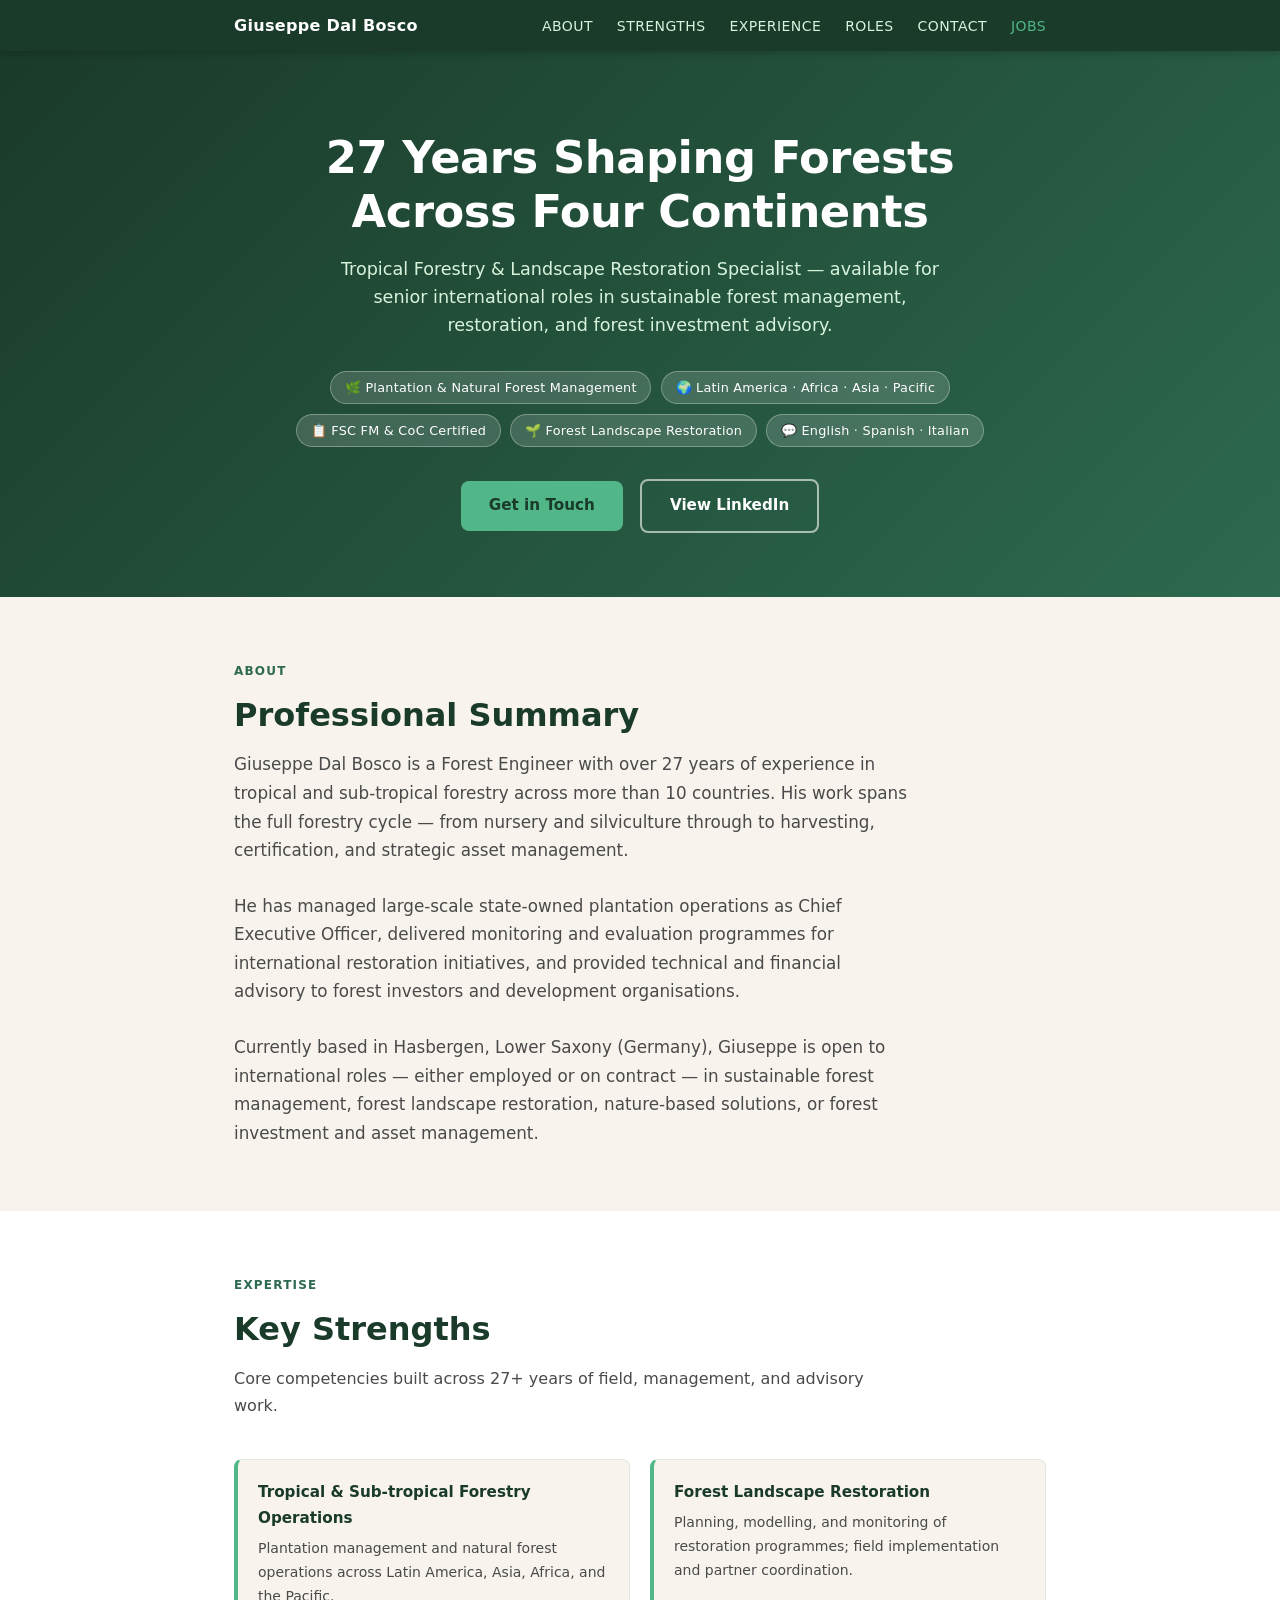
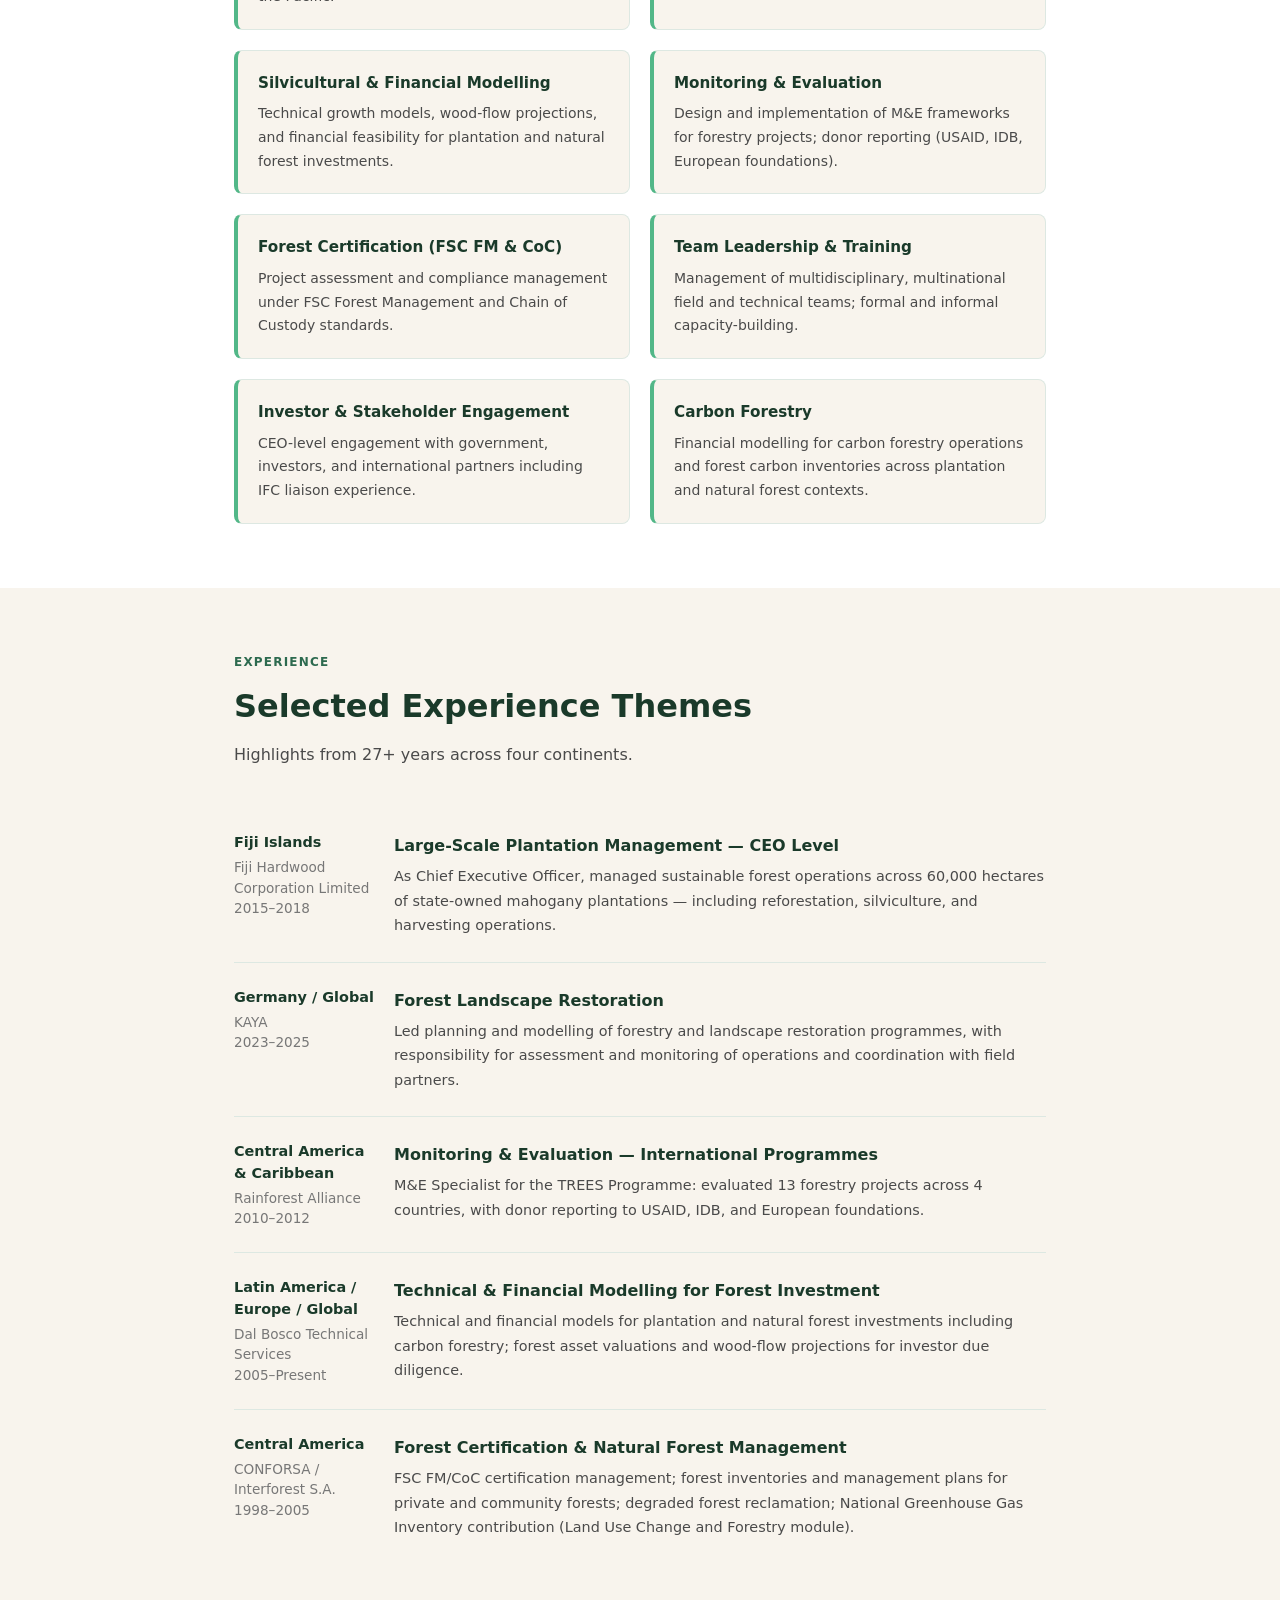
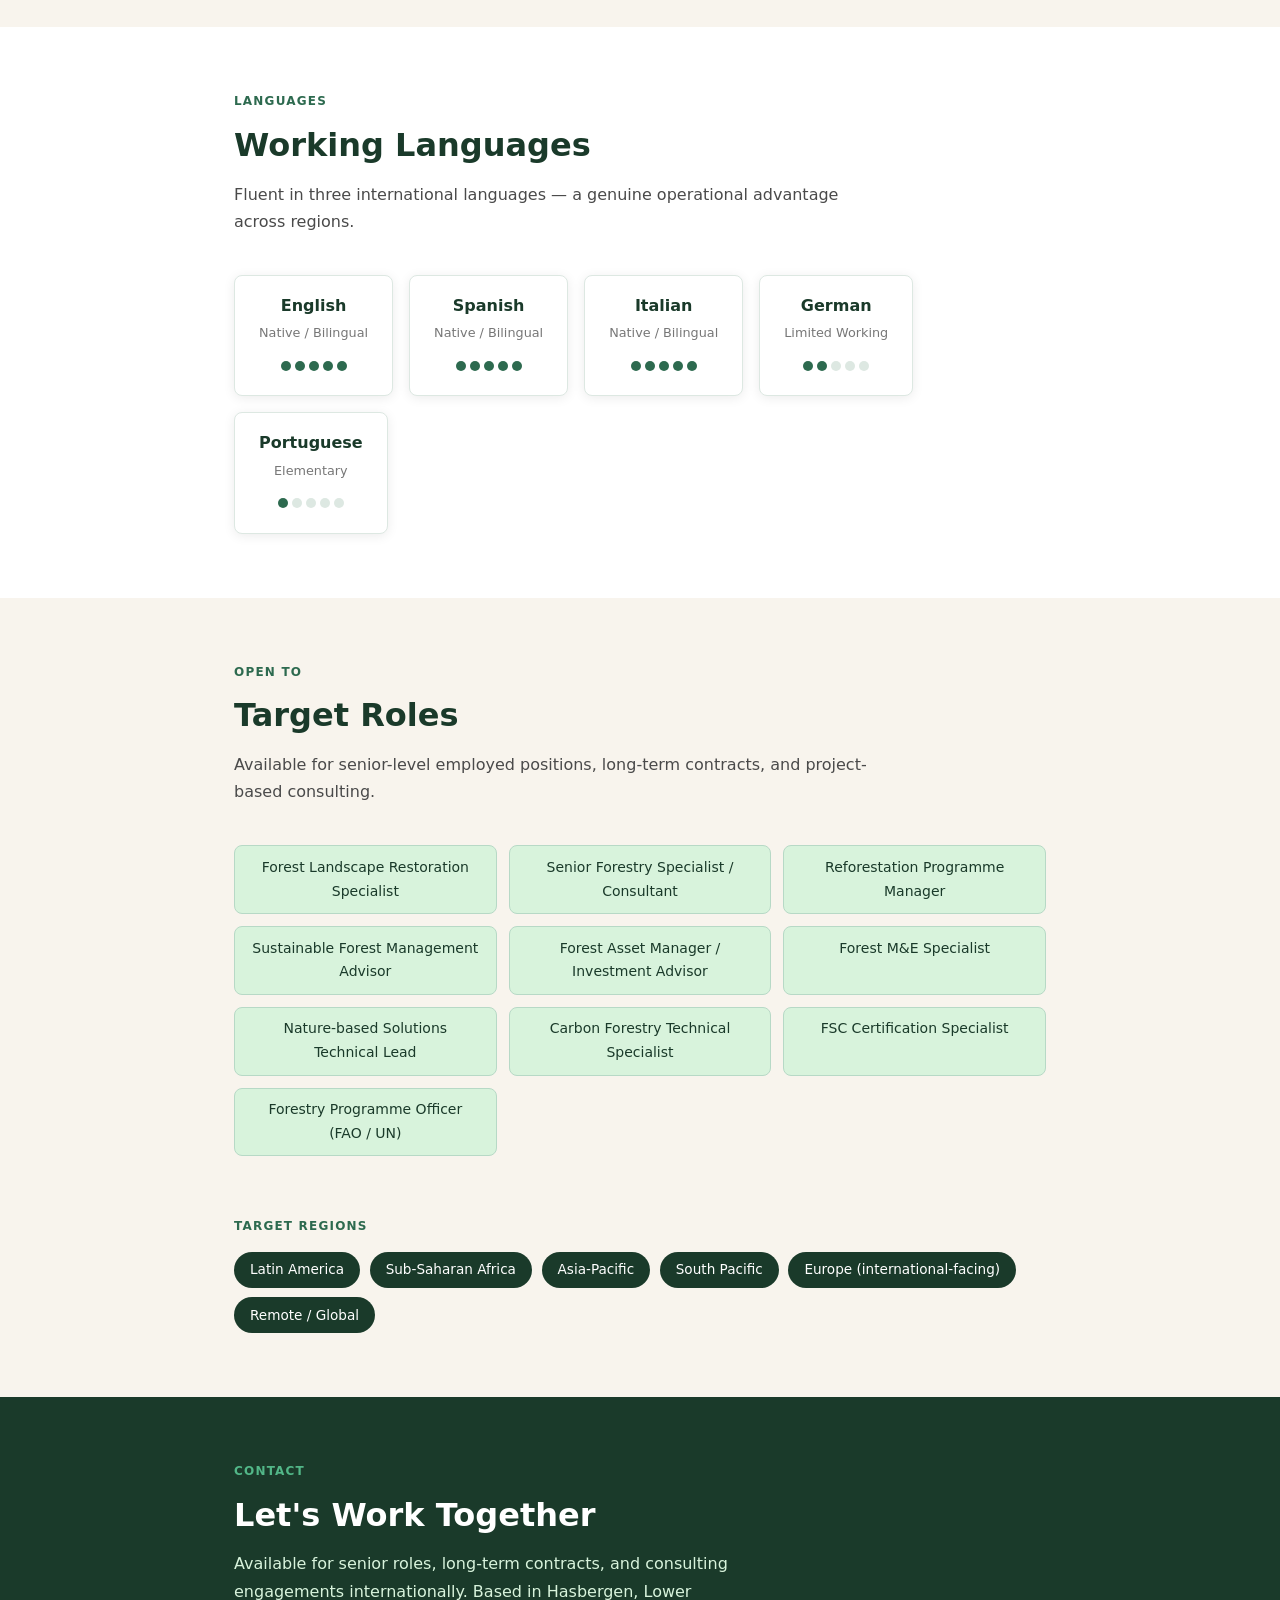
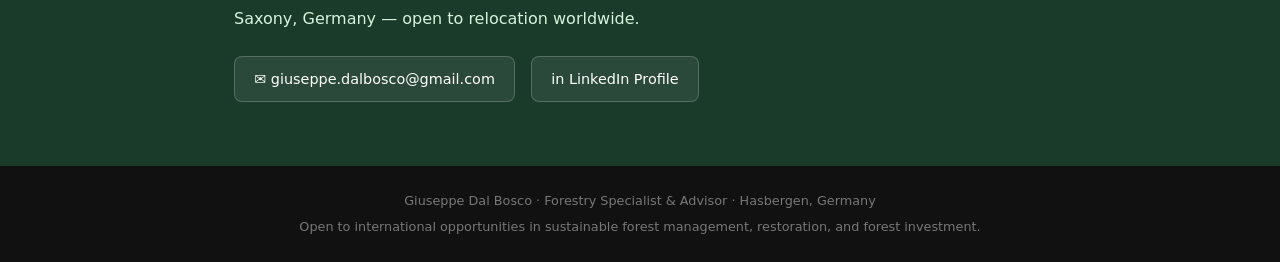
==== index.html @ 794472cb "Initial commit: Giuseppe Dal Bosco profile site and jobs hub Profile site (index.html, style.css) fo" ====
<!DOCTYPE html>
<html lang="en">
<head>
  <meta charset="UTF-8" />
  <meta name="viewport" content="width=device-width, initial-scale=1.0" />
  <title>Giuseppe Dal Bosco — Forestry Specialist &amp; Advisor</title>
  <meta name="description" content="Senior forestry professional with 27+ years in tropical and sub-tropical forestry across Latin America, Asia, Africa, and the South Pacific. Available for international roles in sustainable forest management, restoration, and forest investment." />
  <link rel="stylesheet" href="style.css" />
</head>
<body>

  <!-- ============ Navigation ============ -->
  <nav>
    <div class="container">
      <span class="nav-name">Giuseppe Dal Bosco</span>
      <ul>
        <li><a href="#about">About</a></li>
        <li><a href="#strengths">Strengths</a></li>
        <li><a href="#experience">Experience</a></li>
        <li><a href="#target-roles">Roles</a></li>
        <li><a href="#contact">Contact</a></li>
        <li><a href="jobs.html" style="color:var(--green-light);">Jobs</a></li>
      </ul>
    </div>
  </nav>

  <!-- ============ Hero ============ -->
  <header class="hero">
    <div class="container">
      <h1>27 Years Shaping Forests<br>Across Four Continents</h1>
      <p class="subtitle">
        Tropical Forestry &amp; Landscape Restoration Specialist — available for senior international roles in sustainable forest management, restoration, and forest investment advisory.
      </p>
      <div class="badge-row">
        <span class="badge">🌿 Plantation &amp; Natural Forest Management</span>
        <span class="badge">🌍 Latin America · Africa · Asia · Pacific</span>
        <span class="badge">📋 FSC FM &amp; CoC Certified</span>
        <span class="badge">🌱 Forest Landscape Restoration</span>
        <span class="badge">💬 English · Spanish · Italian</span>
      </div>
      <a href="#contact" class="btn btn-primary">Get in Touch</a>
      <a href="https://www.linkedin.com/in/giuseppe-dalbosco-35815b2a" target="_blank" rel="noopener" class="btn btn-outline">View LinkedIn</a>
    </div>
  </header>

  <!-- ============ About ============ -->
  <section id="about">
    <div class="container">
      <span class="section-label">About</span>
      <h2>Professional Summary</h2>
      <p>
        Giuseppe Dal Bosco is a Forest Engineer with over 27 years of experience in tropical and sub-tropical forestry across more than 10 countries. His work spans the full forestry cycle — from nursery and silviculture through to harvesting, certification, and strategic asset management.
      </p>
      <br>
      <p>
        He has managed large-scale state-owned plantation operations as Chief Executive Officer, delivered monitoring and evaluation programmes for international restoration initiatives, and provided technical and financial advisory to forest investors and development organisations.
      </p>
      <br>
      <p>
        Currently based in Hasbergen, Lower Saxony (Germany), Giuseppe is open to international roles — either employed or on contract — in sustainable forest management, forest landscape restoration, nature-based solutions, or forest investment and asset management.
      </p>
    </div>
  </section>

  <!-- ============ Strengths ============ -->
  <section id="strengths">
    <div class="container">
      <span class="section-label">Expertise</span>
      <h2>Key Strengths</h2>
      <p class="section-intro">Core competencies built across 27+ years of field, management, and advisory work.</p>
      <div class="strengths-grid">

        <div class="strength-card">
          <h3>Tropical &amp; Sub-tropical Forestry Operations</h3>
          <p>Plantation management and natural forest operations across Latin America, Asia, Africa, and the Pacific.</p>
        </div>

        <div class="strength-card">
          <h3>Forest Landscape Restoration</h3>
          <p>Planning, modelling, and monitoring of restoration programmes; field implementation and partner coordination.</p>
        </div>

        <div class="strength-card">
          <h3>Silvicultural &amp; Financial Modelling</h3>
          <p>Technical growth models, wood-flow projections, and financial feasibility for plantation and natural forest investments.</p>
        </div>

        <div class="strength-card">
          <h3>Monitoring &amp; Evaluation</h3>
          <p>Design and implementation of M&amp;E frameworks for forestry projects; donor reporting (USAID, IDB, European foundations).</p>
        </div>

        <div class="strength-card">
          <h3>Forest Certification (FSC FM &amp; CoC)</h3>
          <p>Project assessment and compliance management under FSC Forest Management and Chain of Custody standards.</p>
        </div>

        <div class="strength-card">
          <h3>Team Leadership &amp; Training</h3>
          <p>Management of multidisciplinary, multinational field and technical teams; formal and informal capacity-building.</p>
        </div>

        <div class="strength-card">
          <h3>Investor &amp; Stakeholder Engagement</h3>
          <p>CEO-level engagement with government, investors, and international partners including IFC liaison experience.</p>
        </div>

        <div class="strength-card">
          <h3>Carbon Forestry</h3>
          <p>Financial modelling for carbon forestry operations and forest carbon inventories across plantation and natural forest contexts.</p>
        </div>

      </div>
    </div>
  </section>

  <!-- ============ Experience ============ -->
  <section id="experience">
    <div class="container">
      <span class="section-label">Experience</span>
      <h2>Selected Experience Themes</h2>
      <p class="section-intro">Highlights from 27+ years across four continents.</p>

      <div class="experience-list">

        <div class="exp-item">
          <div class="exp-meta">
            <strong>Fiji Islands</strong>
            Fiji Hardwood Corporation Limited<br>
            2015–2018
          </div>
          <div class="exp-body">
            <h3>Large-Scale Plantation Management — CEO Level</h3>
            <p>As Chief Executive Officer, managed sustainable forest operations across 60,000 hectares of state-owned mahogany plantations — including reforestation, silviculture, and harvesting operations.</p>
          </div>
        </div>

        <div class="exp-item">
          <div class="exp-meta">
            <strong>Germany / Global</strong>
            KAYA<br>
            2023–2025
          </div>
          <div class="exp-body">
            <h3>Forest Landscape Restoration</h3>
            <p>Led planning and modelling of forestry and landscape restoration programmes, with responsibility for assessment and monitoring of operations and coordination with field partners.</p>
          </div>
        </div>

        <div class="exp-item">
          <div class="exp-meta">
            <strong>Central America &amp; Caribbean</strong>
            Rainforest Alliance<br>
            2010–2012
          </div>
          <div class="exp-body">
            <h3>Monitoring &amp; Evaluation — International Programmes</h3>
            <p>M&amp;E Specialist for the TREES Programme: evaluated 13 forestry projects across 4 countries, with donor reporting to USAID, IDB, and European foundations.</p>
          </div>
        </div>

        <div class="exp-item">
          <div class="exp-meta">
            <strong>Latin America / Europe / Global</strong>
            Dal Bosco Technical Services<br>
            2005–Present
          </div>
          <div class="exp-body">
            <h3>Technical &amp; Financial Modelling for Forest Investment</h3>
            <p>Technical and financial models for plantation and natural forest investments including carbon forestry; forest asset valuations and wood-flow projections for investor due diligence.</p>
          </div>
        </div>

        <div class="exp-item">
          <div class="exp-meta">
            <strong>Central America</strong>
            CONFORSA / Interforest S.A.<br>
            1998–2005
          </div>
          <div class="exp-body">
            <h3>Forest Certification &amp; Natural Forest Management</h3>
            <p>FSC FM/CoC certification management; forest inventories and management plans for private and community forests; degraded forest reclamation; National Greenhouse Gas Inventory contribution (Land Use Change and Forestry module).</p>
          </div>
        </div>

      </div>
    </div>
  </section>

  <!-- ============ Languages ============ -->
  <section id="languages">
    <div class="container">
      <span class="section-label">Languages</span>
      <h2>Working Languages</h2>
      <p class="section-intro">Fluent in three international languages — a genuine operational advantage across regions.</p>
      <div class="lang-grid">

        <div class="lang-card">
          <div class="lang-name">English</div>
          <div class="lang-level">Native / Bilingual</div>
          <div class="lang-dots">
            <span class="dot filled"></span><span class="dot filled"></span><span class="dot filled"></span><span class="dot filled"></span><span class="dot filled"></span>
          </div>
        </div>

        <div class="lang-card">
          <div class="lang-name">Spanish</div>
          <div class="lang-level">Native / Bilingual</div>
          <div class="lang-dots">
            <span class="dot filled"></span><span class="dot filled"></span><span class="dot filled"></span><span class="dot filled"></span><span class="dot filled"></span>
          </div>
        </div>

        <div class="lang-card">
          <div class="lang-name">Italian</div>
          <div class="lang-level">Native / Bilingual</div>
          <div class="lang-dots">
            <span class="dot filled"></span><span class="dot filled"></span><span class="dot filled"></span><span class="dot filled"></span><span class="dot filled"></span>
          </div>
        </div>

        <div class="lang-card">
          <div class="lang-name">German</div>
          <div class="lang-level">Limited Working</div>
          <div class="lang-dots">
            <span class="dot filled"></span><span class="dot filled"></span><span class="dot empty"></span><span class="dot empty"></span><span class="dot empty"></span>
          </div>
        </div>

        <div class="lang-card">
          <div class="lang-name">Portuguese</div>
          <div class="lang-level">Elementary</div>
          <div class="lang-dots">
            <span class="dot filled"></span><span class="dot empty"></span><span class="dot empty"></span><span class="dot empty"></span><span class="dot empty"></span>
          </div>
        </div>

      </div>
    </div>
  </section>

  <!-- ============ Target Roles ============ -->
  <section id="target-roles">
    <div class="container">
      <span class="section-label">Open To</span>
      <h2>Target Roles</h2>
      <p class="section-intro">Available for senior-level employed positions, long-term contracts, and project-based consulting.</p>
      <div class="roles-grid">
        <div class="role-tag">Forest Landscape Restoration Specialist</div>
        <div class="role-tag">Senior Forestry Specialist / Consultant</div>
        <div class="role-tag">Reforestation Programme Manager</div>
        <div class="role-tag">Sustainable Forest Management Advisor</div>
        <div class="role-tag">Forest Asset Manager / Investment Advisor</div>
        <div class="role-tag">Forest M&amp;E Specialist</div>
        <div class="role-tag">Nature-based Solutions Technical Lead</div>
        <div class="role-tag">Carbon Forestry Technical Specialist</div>
        <div class="role-tag">FSC Certification Specialist</div>
        <div class="role-tag">Forestry Programme Officer (FAO / UN)</div>
      </div>

      <br>
      <span class="section-label" style="margin-top:2rem;">Target Regions</span>
      <div class="regions-list">
        <span class="region-pill">Latin America</span>
        <span class="region-pill">Sub-Saharan Africa</span>
        <span class="region-pill">Asia-Pacific</span>
        <span class="region-pill">South Pacific</span>
        <span class="region-pill">Europe (international-facing)</span>
        <span class="region-pill">Remote / Global</span>
      </div>
    </div>
  </section>

  <!-- ============ Contact ============ -->
  <section id="contact">
    <div class="container">
      <span class="section-label">Contact</span>
      <h2>Let's Work Together</h2>
      <p>Available for senior roles, long-term contracts, and consulting engagements internationally. Based in Hasbergen, Lower Saxony, Germany — open to relocation worldwide.</p>
      <div class="contact-links">
        <a class="contact-link" href="mailto:giuseppe.dalbosco@gmail.com">
          ✉ giuseppe.dalbosco@gmail.com
        </a>
        <a class="contact-link" href="https://www.linkedin.com/in/giuseppe-dalbosco-35815b2a" target="_blank" rel="noopener">
          in LinkedIn Profile
        </a>
      </div>
    </div>
  </section>

  <!-- ============ Footer ============ -->
  <footer>
    <p>Giuseppe Dal Bosco · Forestry Specialist &amp; Advisor · Hasbergen, Germany</p>
    <p style="margin-top:0.3rem;">Open to international opportunities in sustainable forest management, restoration, and forest investment.</p>
  </footer>

</body>
</html>
---- style.css ----
/* ============================================================
   Giuseppe Dal Bosco — Job Search Portfolio
   style.css
   ============================================================ */

:root {
  --green-dark:   #1a3a2a;
  --green-mid:    #2d6a4f;
  --green-light:  #52b788;
  --green-pale:   #d8f3dc;
  --sand:         #f8f4ed;
  --text-dark:    #1c1c1c;
  --text-mid:     #4a4a4a;
  --text-light:   #777777;
  --white:        #ffffff;
  --border:       #dde8e2;
  --shadow:       0 2px 12px rgba(0,0,0,0.08);
  --radius:       8px;
  --max-width:    860px;
  --font-sans:    'Segoe UI', system-ui, -apple-system, sans-serif;
}

/* ---- Reset ---- */
*, *::before, *::after { box-sizing: border-box; margin: 0; padding: 0; }
html { scroll-behavior: smooth; }
body {
  font-family: var(--font-sans);
  font-size: 16px;
  line-height: 1.7;
  color: var(--text-dark);
  background: var(--sand);
}
a { color: var(--green-mid); text-decoration: none; }
a:hover { color: var(--green-light); text-decoration: underline; }
img { max-width: 100%; display: block; }

/* ---- Layout ---- */
.container {
  max-width: var(--max-width);
  margin: 0 auto;
  padding: 0 1.5rem;
}
section { padding: 4rem 0; }
section:nth-child(even) { background: var(--white); }

/* ---- Navigation ---- */
nav {
  position: sticky;
  top: 0;
  z-index: 100;
  background: var(--green-dark);
  padding: 0.75rem 0;
  box-shadow: 0 2px 8px rgba(0,0,0,0.2);
}
nav .container {
  display: flex;
  justify-content: space-between;
  align-items: center;
}
nav .nav-name {
  color: var(--white);
  font-weight: 700;
  font-size: 1rem;
  letter-spacing: 0.02em;
}
nav ul {
  list-style: none;
  display: flex;
  gap: 1.5rem;
}
nav ul a {
  color: var(--green-pale);
  font-size: 0.875rem;
  font-weight: 500;
  letter-spacing: 0.03em;
  text-transform: uppercase;
}
nav ul a:hover { color: var(--white); text-decoration: none; }

/* ---- Hero ---- */
.hero {
  background: linear-gradient(135deg, var(--green-dark) 0%, var(--green-mid) 100%);
  color: var(--white);
  padding: 5rem 0 4rem;
  text-align: center;
}
.hero h1 {
  font-size: clamp(1.8rem, 4vw, 2.8rem);
  font-weight: 700;
  line-height: 1.2;
  margin-bottom: 1rem;
  letter-spacing: -0.01em;
}
.hero .subtitle {
  font-size: 1.1rem;
  color: var(--green-pale);
  max-width: 600px;
  margin: 0 auto 2rem;
  line-height: 1.6;
}
.hero .badge-row {
  display: flex;
  flex-wrap: wrap;
  justify-content: center;
  gap: 0.6rem;
  margin-bottom: 2rem;
}
.badge {
  background: rgba(255,255,255,0.15);
  border: 1px solid rgba(255,255,255,0.3);
  color: var(--white);
  padding: 0.3rem 0.85rem;
  border-radius: 999px;
  font-size: 0.8rem;
  font-weight: 500;
  letter-spacing: 0.02em;
}
.btn {
  display: inline-block;
  padding: 0.75rem 1.75rem;
  border-radius: var(--radius);
  font-weight: 600;
  font-size: 0.95rem;
  cursor: pointer;
  transition: background 0.2s, transform 0.1s;
}
.btn:active { transform: translateY(1px); }
.btn-primary {
  background: var(--green-light);
  color: var(--green-dark);
  margin-right: 0.75rem;
}
.btn-primary:hover { background: #63d09a; text-decoration: none; color: var(--green-dark); }
.btn-outline {
  background: transparent;
  color: var(--white);
  border: 2px solid rgba(255,255,255,0.6);
}
.btn-outline:hover { border-color: var(--white); text-decoration: none; color: var(--white); }

/* ---- Section headings ---- */
.section-label {
  display: block;
  font-size: 0.75rem;
  font-weight: 700;
  text-transform: uppercase;
  letter-spacing: 0.1em;
  color: var(--green-mid);
  margin-bottom: 0.4rem;
}
h2 {
  font-size: clamp(1.4rem, 3vw, 2rem);
  font-weight: 700;
  color: var(--green-dark);
  margin-bottom: 0.5rem;
}
h3 {
  font-size: 1.1rem;
  font-weight: 600;
  color: var(--green-dark);
  margin-bottom: 0.4rem;
}
.section-intro {
  color: var(--text-mid);
  max-width: 640px;
  margin-bottom: 2.5rem;
}

/* ---- About ---- */
#about p {
  color: var(--text-mid);
  max-width: 680px;
  font-size: 1.05rem;
}

/* ---- Strengths grid ---- */
.strengths-grid {
  display: grid;
  grid-template-columns: repeat(auto-fit, minmax(260px, 1fr));
  gap: 1.25rem;
  margin-top: 1rem;
}
.strength-card {
  background: var(--sand);
  border: 1px solid var(--border);
  border-left: 4px solid var(--green-light);
  padding: 1.25rem;
  border-radius: var(--radius);
}
.strength-card h3 { font-size: 0.95rem; margin-bottom: 0.35rem; }
.strength-card p { font-size: 0.875rem; color: var(--text-mid); }

/* ---- Experience themes ---- */
.experience-list { margin-top: 1rem; }
.exp-item {
  display: grid;
  grid-template-columns: 140px 1fr;
  gap: 1.25rem;
  padding: 1.5rem 0;
  border-bottom: 1px solid var(--border);
  align-items: start;
}
.exp-item:last-child { border-bottom: none; }
.exp-meta { color: var(--text-light); font-size: 0.85rem; line-height: 1.5; }
.exp-meta strong { display: block; color: var(--green-dark); font-size: 0.9rem; margin-bottom: 0.2rem; }
.exp-body h3 { font-size: 1rem; margin-bottom: 0.3rem; }
.exp-body p { font-size: 0.9rem; color: var(--text-mid); }

/* ---- Languages ---- */
.lang-grid {
  display: flex;
  flex-wrap: wrap;
  gap: 1rem;
  margin-top: 1rem;
}
.lang-card {
  background: var(--white);
  border: 1px solid var(--border);
  border-radius: var(--radius);
  padding: 1rem 1.5rem;
  min-width: 150px;
  text-align: center;
  box-shadow: var(--shadow);
}
.lang-card .lang-name { font-weight: 700; font-size: 1rem; color: var(--green-dark); }
.lang-card .lang-level { font-size: 0.8rem; color: var(--text-light); margin-top: 0.2rem; }
.lang-card .lang-dots { margin-top: 0.5rem; }
.dot {
  display: inline-block;
  width: 10px; height: 10px;
  border-radius: 50%;
  margin: 0 2px;
}
.dot.filled { background: var(--green-mid); }
.dot.empty { background: var(--border); }

/* ---- Target roles ---- */
.roles-grid {
  display: grid;
  grid-template-columns: repeat(auto-fit, minmax(200px, 1fr));
  gap: 0.75rem;
  margin-top: 1rem;
}
.role-tag {
  background: var(--green-pale);
  color: var(--green-dark);
  border: 1px solid #b7d9c6;
  padding: 0.6rem 1rem;
  border-radius: var(--radius);
  font-size: 0.875rem;
  font-weight: 500;
  text-align: center;
}

/* ---- Regions ---- */
.regions-list {
  display: flex;
  flex-wrap: wrap;
  gap: 0.6rem;
  margin-top: 1rem;
}
.region-pill {
  background: var(--green-dark);
  color: var(--white);
  padding: 0.4rem 1rem;
  border-radius: 999px;
  font-size: 0.85rem;
  font-weight: 500;
}

/* ---- Contact ---- */
#contact {
  background: var(--green-dark);
  color: var(--white);
}
#contact .section-label { color: var(--green-light); }
#contact h2 { color: var(--white); }
#contact p { color: var(--green-pale); max-width: 520px; }
.contact-links {
  display: flex;
  flex-wrap: wrap;
  gap: 1rem;
  margin-top: 1.5rem;
}
.contact-link {
  display: flex;
  align-items: center;
  gap: 0.5rem;
  background: rgba(255,255,255,0.08);
  border: 1px solid rgba(255,255,255,0.2);
  color: var(--white);
  padding: 0.6rem 1.2rem;
  border-radius: var(--radius);
  font-size: 0.9rem;
  font-weight: 500;
}
.contact-link:hover { background: rgba(255,255,255,0.15); color: var(--white); text-decoration: none; }

/* ---- Footer ---- */
footer {
  background: #111;
  color: var(--text-light);
  text-align: center;
  padding: 1.5rem;
  font-size: 0.8rem;
}

/* ---- Responsive ---- */
@media (max-width: 600px) {
  nav ul { gap: 0.75rem; }
  .exp-item { grid-template-columns: 1fr; }
  .exp-meta { margin-bottom: 0.25rem; }
  .hero { padding: 3.5rem 0 3rem; }
}
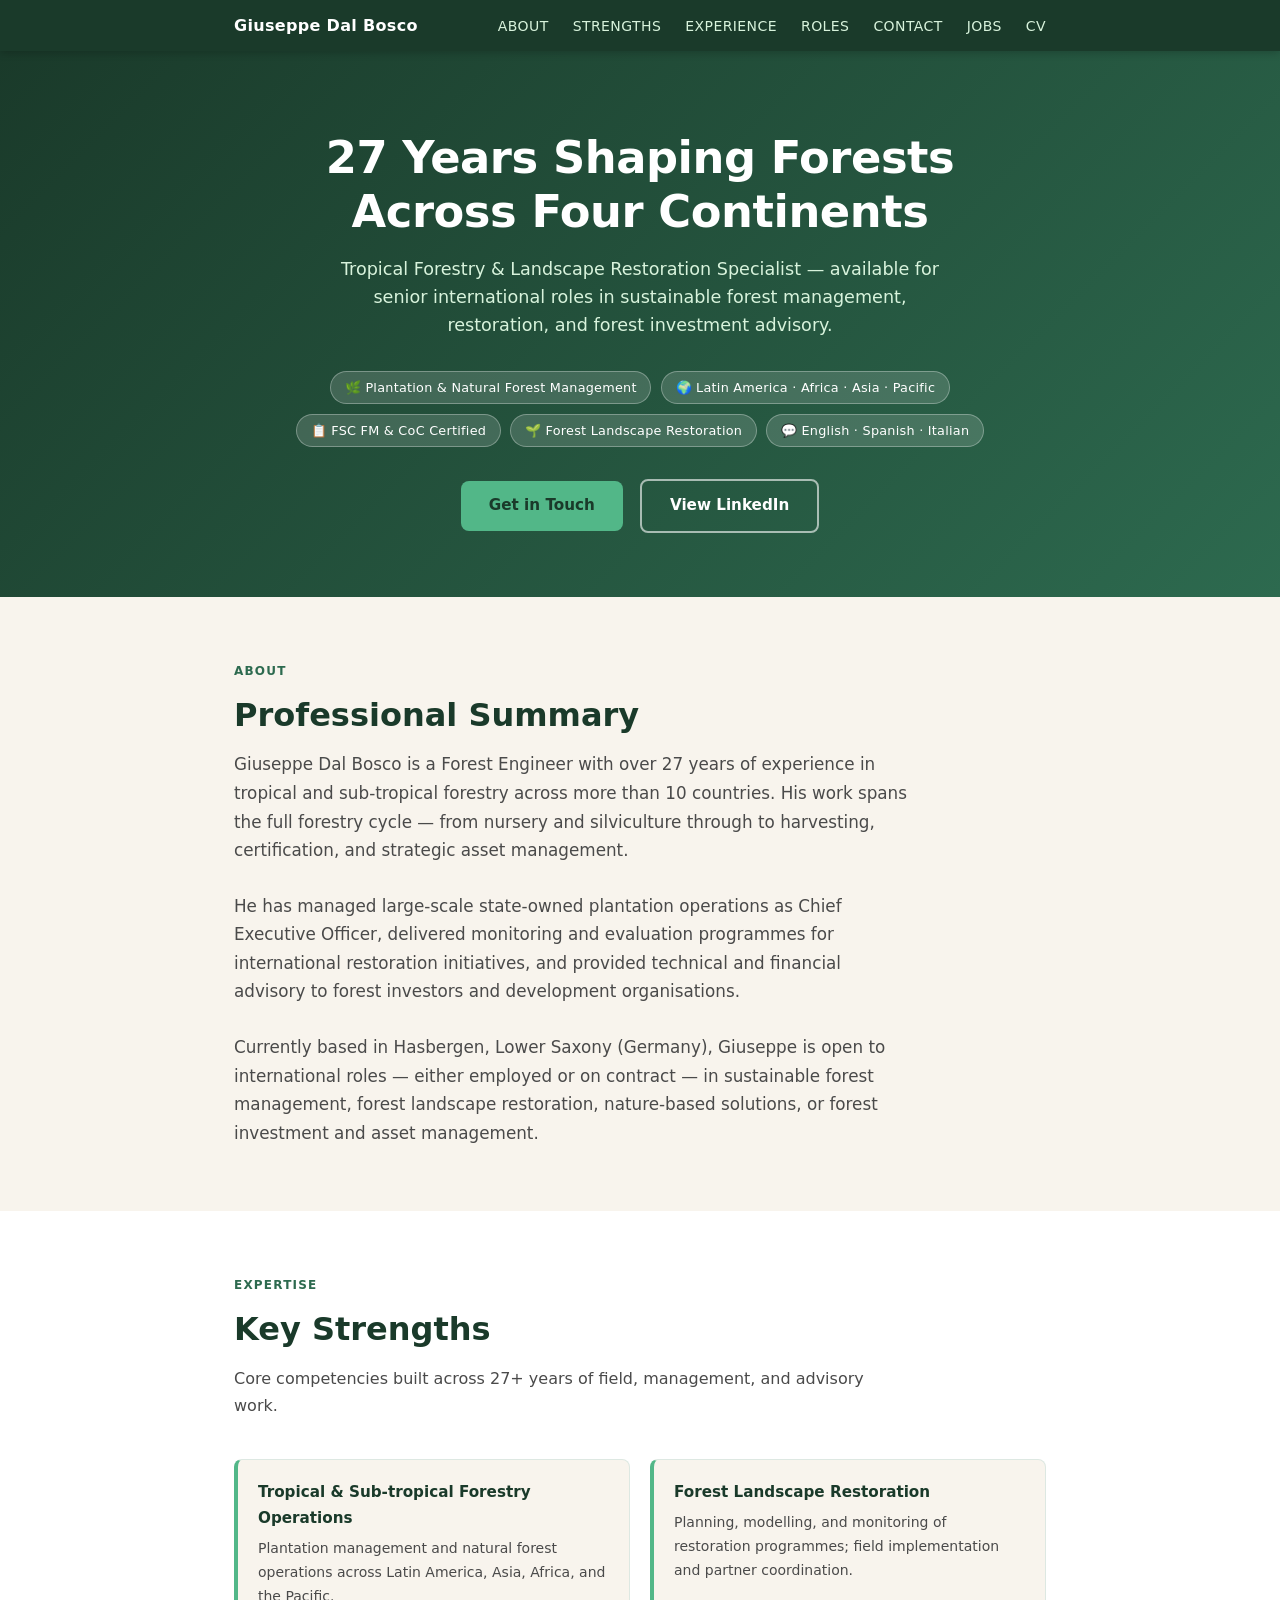
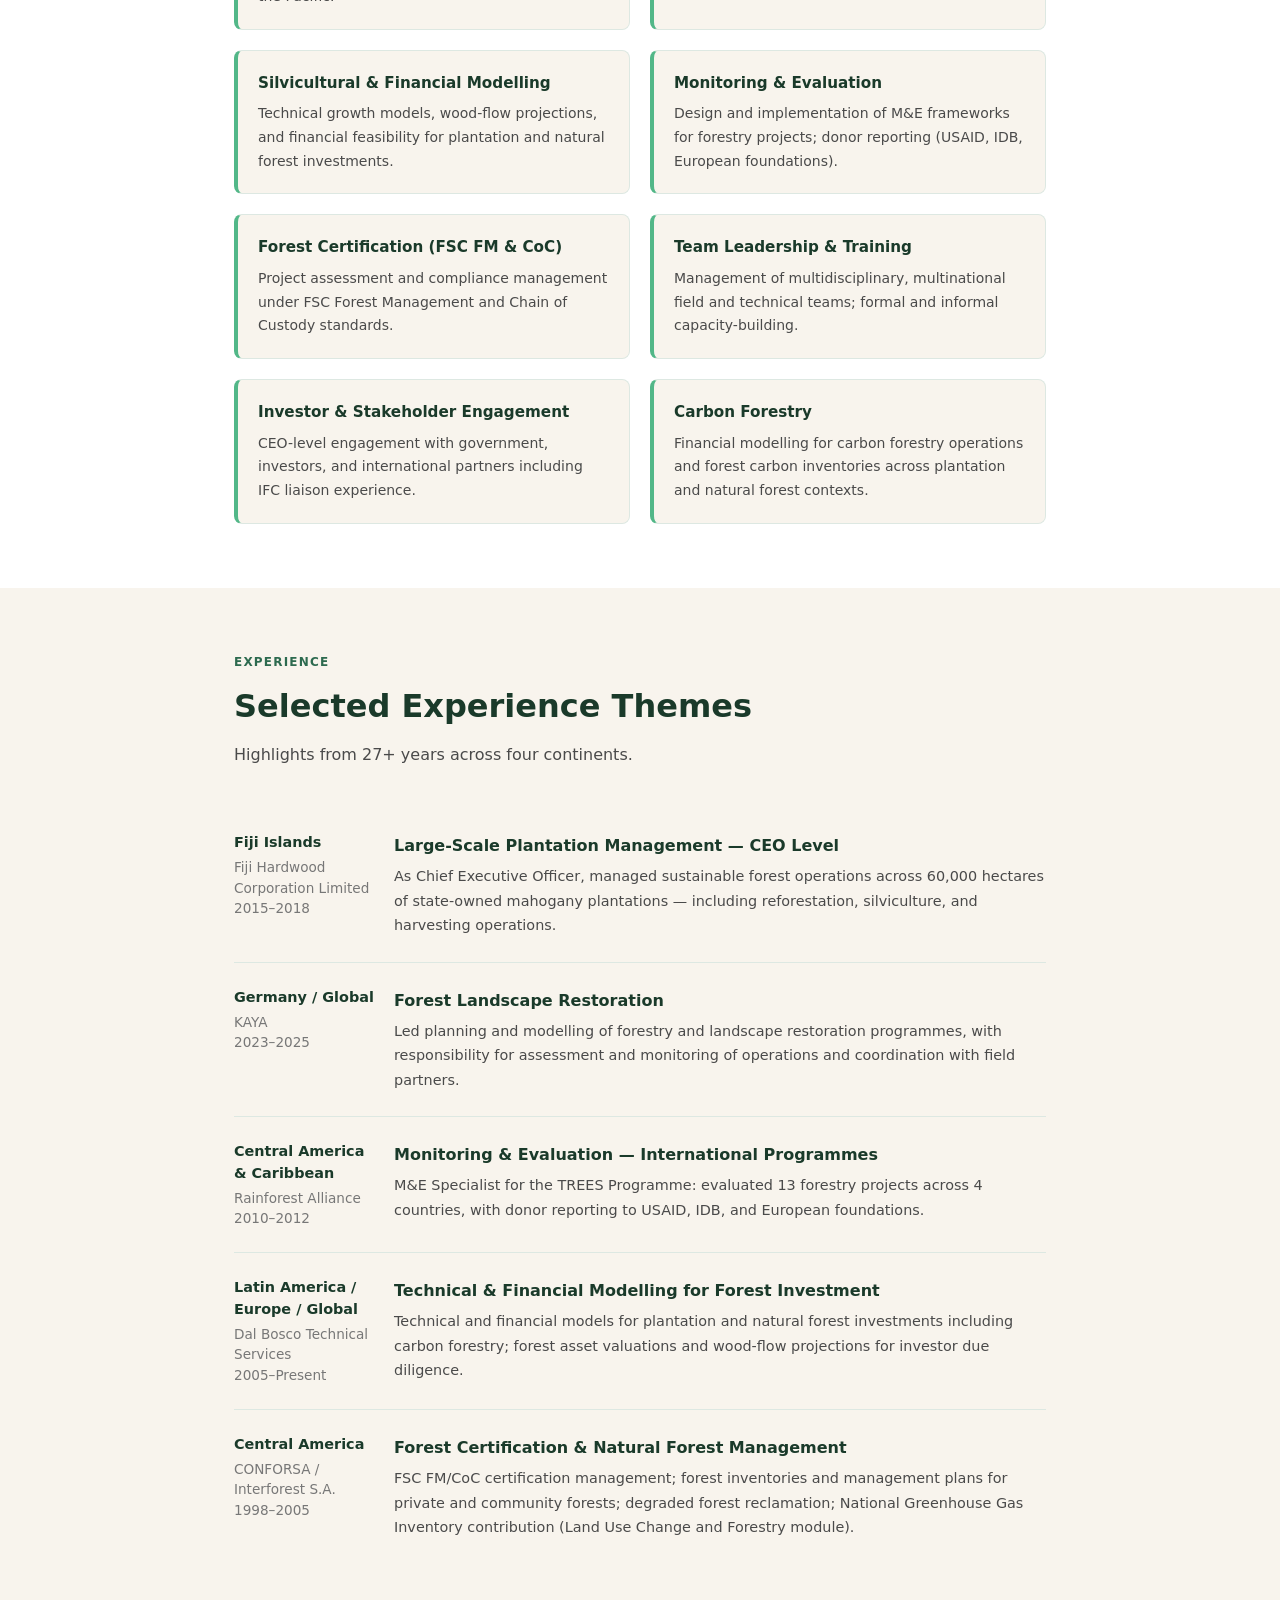
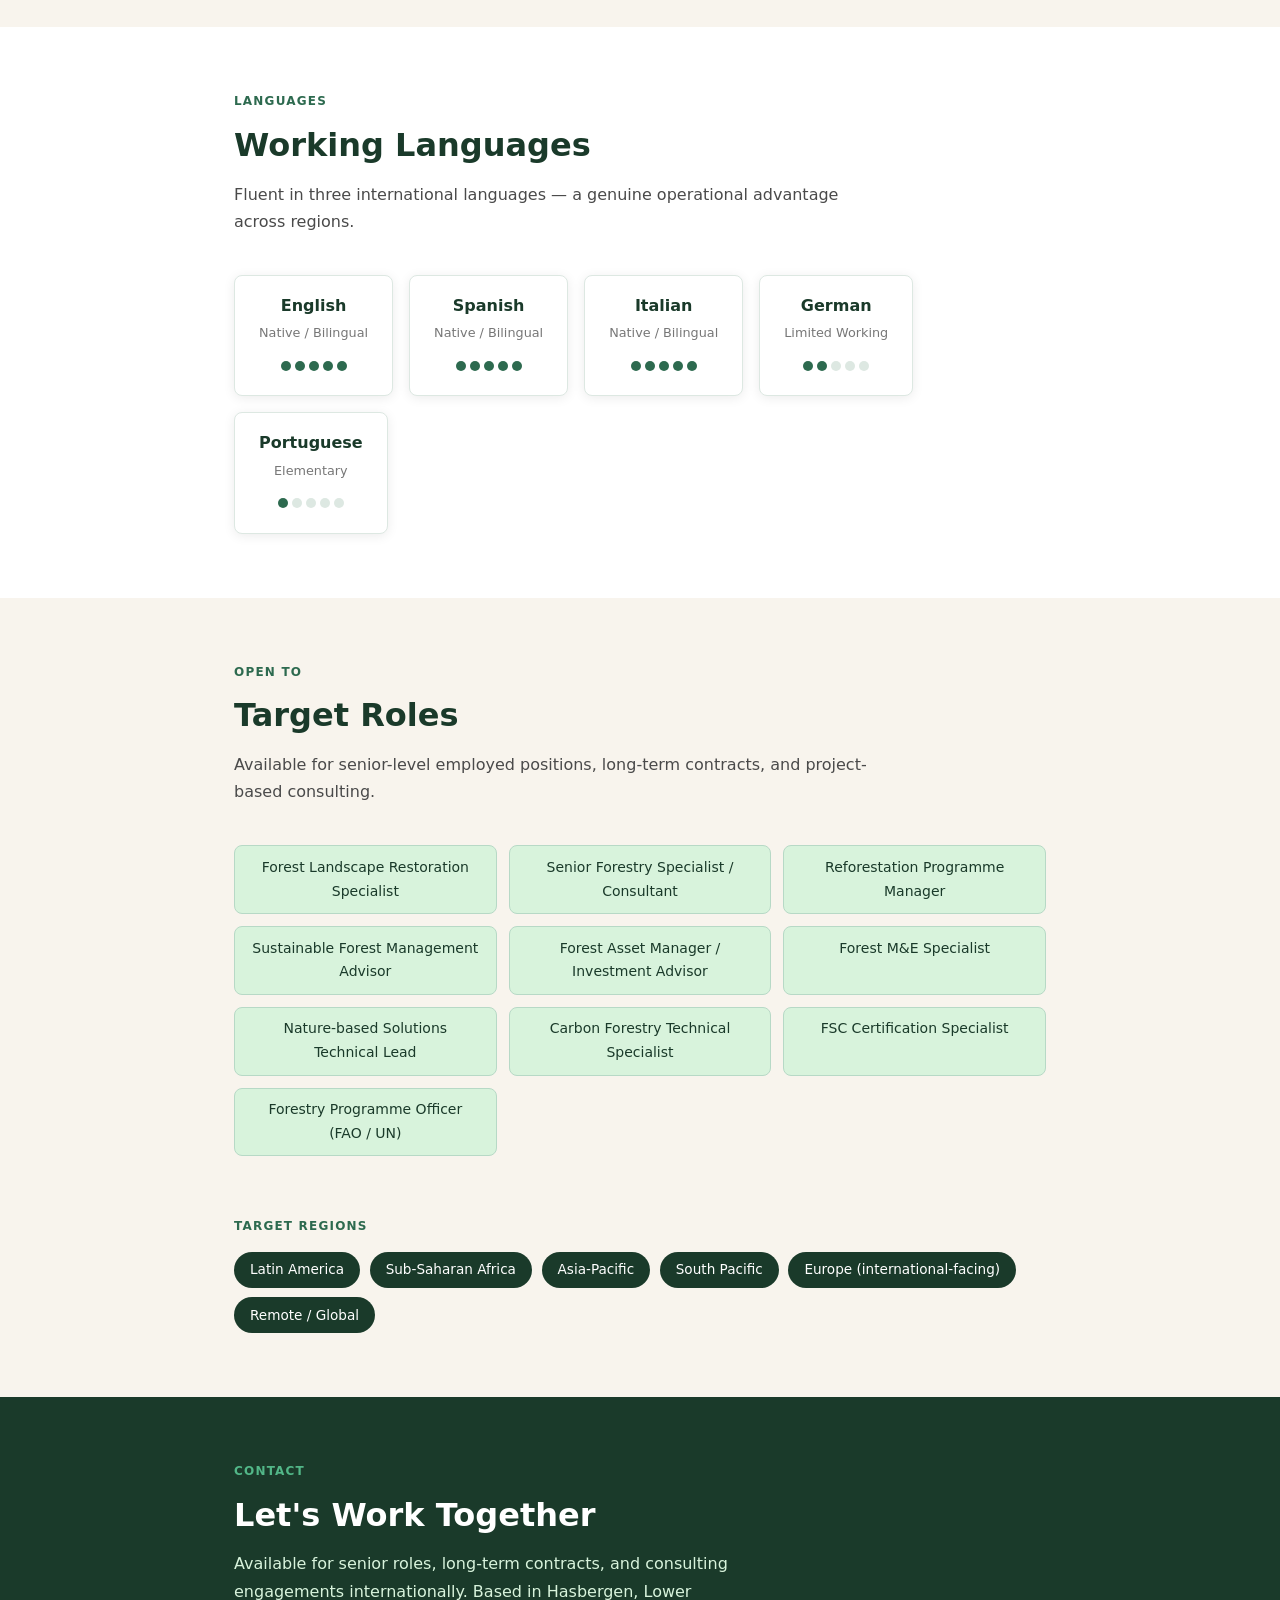
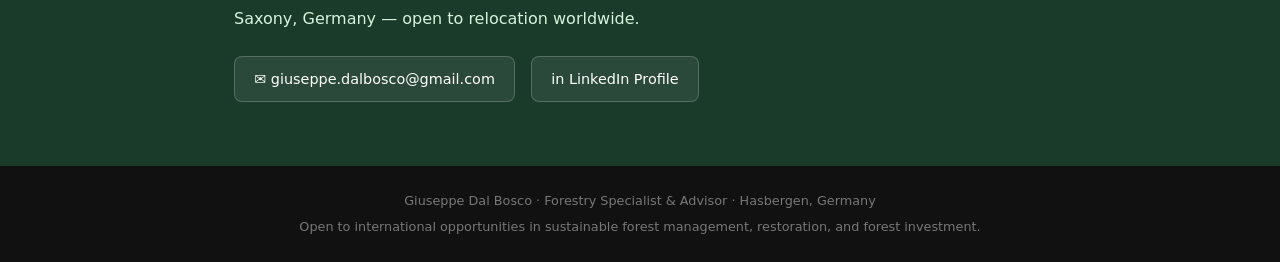
==== commit 047c6b0e: "Add cv.html — Claude-powered CV tailoring tool (Path A)" ====
--- a/index.html
+++ b/index.html
@@ -19,7 +19,8 @@
         <li><a href="#experience">Experience</a></li>
         <li><a href="#target-roles">Roles</a></li>
         <li><a href="#contact">Contact</a></li>
-        <li><a href="jobs.html" style="color:var(--green-light);">Jobs</a></li>
+        <li><a href="jobs.html">Jobs</a></li>
+        <li><a href="cv.html">CV</a></li>
       </ul>
     </div>
   </nav>
@@ -39,7 +40,7 @@
         <span class="badge">💬 English · Spanish · Italian</span>
       </div>
       <a href="#contact" class="btn btn-primary">Get in Touch</a>
-      <a href="https://www.linkedin.com/in/giuseppe-dalbosco-35815b2a" target="_blank" rel="noopener" class="btn btn-outline">View LinkedIn</a>
+      <a href="https://www.linkedin.com/in/giuseppe-dal-bosco-35815b2a" target="_blank" rel="noopener" class="btn btn-outline">View LinkedIn</a>
     </div>
   </header>
 
@@ -281,7 +282,7 @@
         <a class="contact-link" href="mailto:giuseppe.dalbosco@gmail.com">
           ✉ giuseppe.dalbosco@gmail.com
         </a>
-        <a class="contact-link" href="https://www.linkedin.com/in/giuseppe-dalbosco-35815b2a" target="_blank" rel="noopener">
+        <a class="contact-link" href="https://www.linkedin.com/in/giuseppe-dal-bosco-35815b2a" target="_blank" rel="noopener">
           in LinkedIn Profile
         </a>
       </div>
